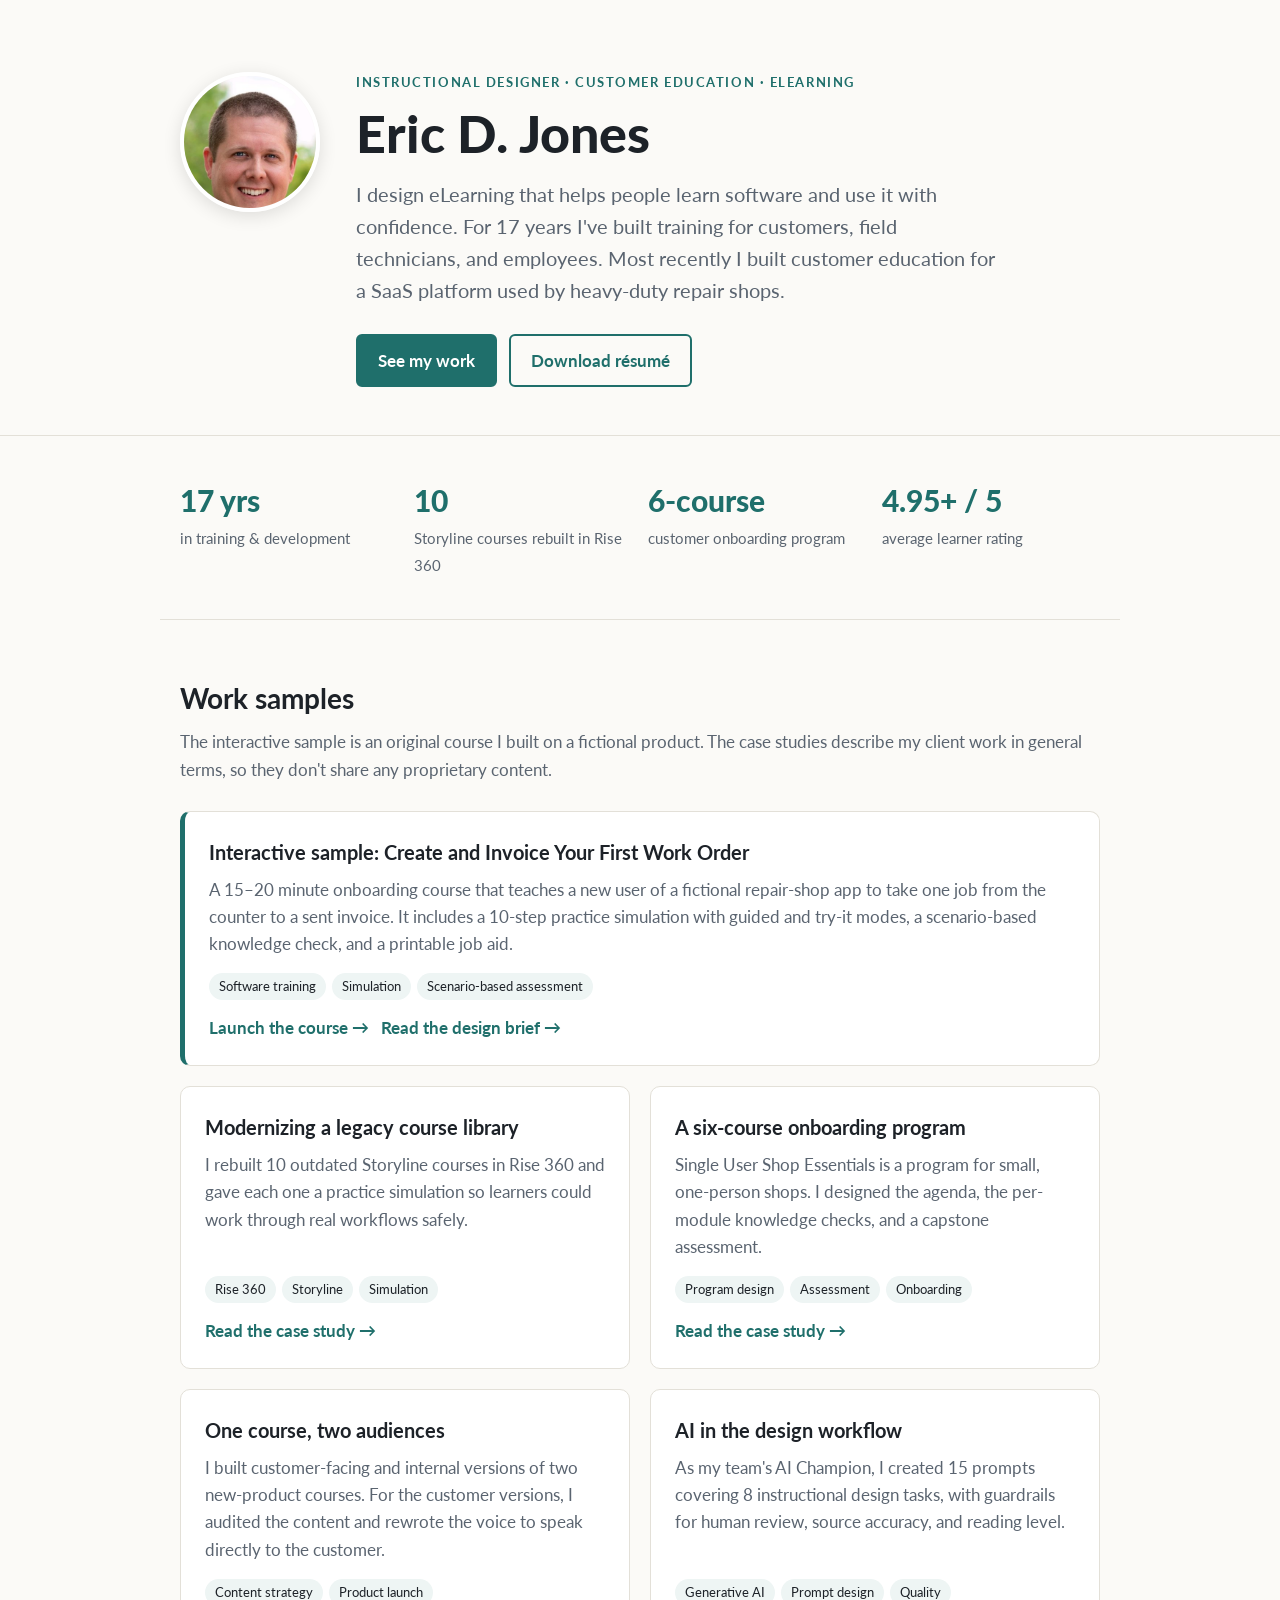
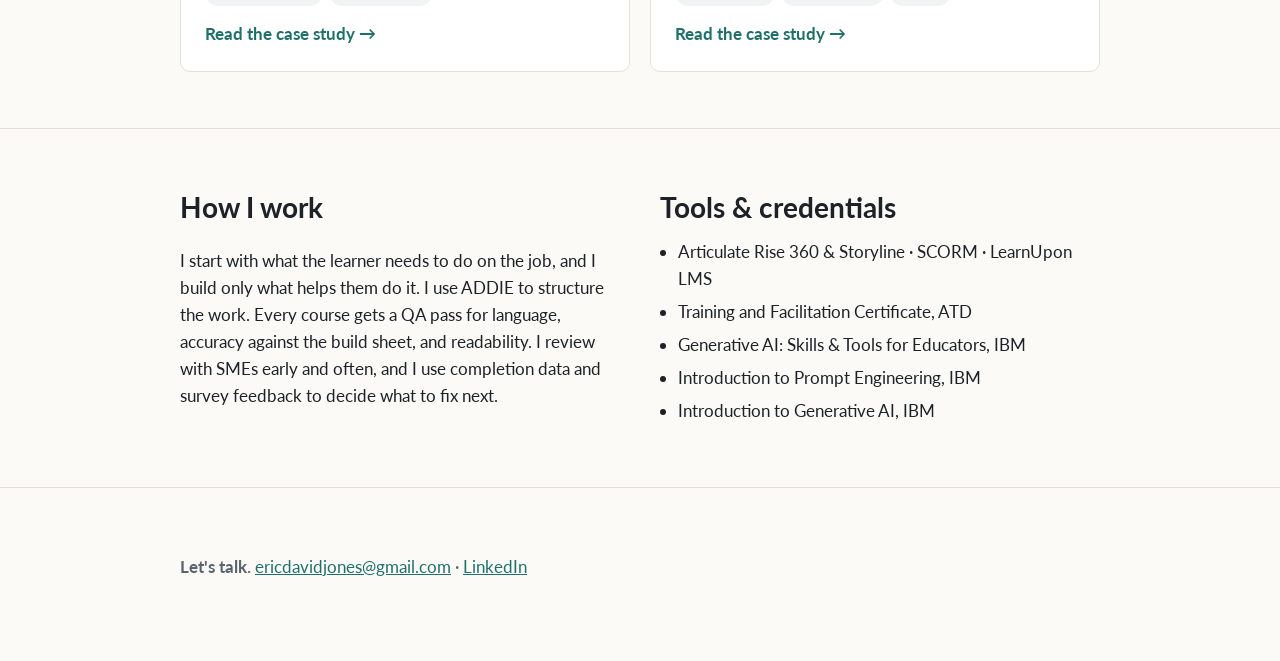
==== index.html @ 56e7f3b6 "porfolio update with headshot" ====
<!doctype html>
<html lang="en">
<head>
<meta charset="utf-8">
<meta name="viewport" content="width=device-width, initial-scale=1">
<title>Eric D. Jones | Instructional Designer</title>
<meta name="description" content="Portfolio of Eric D. Jones, instructional designer specializing in customer education and eLearning built in Articulate Rise 360 and Storyline.">
<link rel="preconnect" href="https://fonts.googleapis.com">
<link href="https://fonts.googleapis.com/css2?family=Lato:wght@400;700;900&display=swap" rel="stylesheet">
<style>
:root{--bg:#fbfaf7;--surface:#ffffff;--ink:#1d2228;--muted:#5a6470;--line:#e3e0d8;--accent:#1f6f6b;--accent-ink:#ffffff;--tag:#eef5f4}
@media (prefers-color-scheme:dark){:root:not([data-theme="light"]){--bg:#14181c;--surface:#1c2126;--ink:#eef0f2;--muted:#a3adb8;--line:#2d343b;--accent:#5fbdb5;--accent-ink:#0e1316;--tag:#1f2d2c}}
*{box-sizing:border-box}
body{margin:0;background:var(--bg);color:var(--ink);font:17px/1.6 Lato,system-ui,sans-serif}
a{color:var(--accent)}
.wrap{max-width:960px;margin:0 auto;padding:0 20px}
header{padding:72px 0 48px;border-bottom:1px solid var(--line)}
.hero-grid{display:grid;grid-template-columns:140px 1fr;gap:36px;align-items:start}
.headshot{width:140px;height:140px;border-radius:50%;object-fit:cover;border:4px solid var(--surface);box-shadow:0 4px 18px rgba(0,0,0,.12)}
@media (max-width:640px){.hero-grid{grid-template-columns:1fr;gap:20px}.headshot{width:104px;height:104px}}
.eyebrow{text-transform:uppercase;letter-spacing:.12em;font-size:13px;font-weight:700;color:var(--accent);margin:0 0 12px}
h1{font-size:clamp(34px,6vw,52px);line-height:1.1;margin:0 0 16px;font-weight:900}
.lede{font-size:20px;color:var(--muted);max-width:640px;margin:0 0 28px}
.btns{display:flex;flex-wrap:wrap;gap:12px}
.btn{display:inline-block;padding:11px 20px;border-radius:6px;font-weight:700;text-decoration:none;border:2px solid var(--accent)}
.btn.primary{background:var(--accent);color:var(--accent-ink)}
.stats{display:grid;grid-template-columns:repeat(auto-fit,minmax(170px,1fr));gap:16px;padding-top:40px;padding-bottom:40px;border-bottom:1px solid var(--line)}
.stat b{display:block;font-size:30px;font-weight:900;color:var(--accent)}
.stat span{color:var(--muted);font-size:15px}
section{padding:56px 0;border-bottom:1px solid var(--line)}
h2{font-size:28px;margin:0 0 8px}
.sub{color:var(--muted);margin:0 0 28px}
.grid{display:grid;grid-template-columns:repeat(2,1fr);gap:20px}
@media (max-width:700px){.grid{grid-template-columns:1fr}}
.card{background:var(--surface);border:1px solid var(--line);border-radius:10px;padding:24px;display:flex;flex-direction:column}
.card.feature{grid-column:1/-1;border-left:5px solid var(--accent)}
.card h3{margin:0 0 8px;font-size:20px}
.card p{margin:0 0 16px;color:var(--muted)}
.tags{display:flex;flex-wrap:wrap;gap:6px;margin-top:auto;padding-bottom:14px}
.tags span{background:var(--tag);font-size:13px;padding:3px 10px;border-radius:99px}
.card a.more{font-weight:700;text-decoration:none}
.two{display:grid;grid-template-columns:1fr 1fr;gap:40px}
@media (max-width:700px){.two{grid-template-columns:1fr}}
ul.clean{padding-left:18px;margin:0}
ul.clean li{margin-bottom:6px}
footer{padding:48px 0 64px;color:var(--muted)}
</style>
</head>
<body>
<header>
  <div class="wrap hero-grid">
    <img class="headshot" src="headshot.jpg" width="140" height="140" alt="Eric D. Jones">
    <div>
    <p class="eyebrow">Instructional Designer · Customer Education · eLearning</p>
    <h1>Eric D. Jones</h1>
    <p class="lede">I design eLearning that helps people learn software and use it with confidence. For 17 years I've built training for customers, field technicians, and employees. Most recently I built customer education for a SaaS platform used by heavy-duty repair shops.</p>
    <div class="btns">
      <a class="btn primary" href="#work">See my work</a>
      <a class="btn" href="Eric_Jones_Resume.pdf">Download résumé</a>
    </div>
    </div>
  </div>
</header>

<div class="wrap stats">
  <div class="stat"><b>17 yrs</b><span>in training &amp; development</span></div>
  <div class="stat"><b>10</b><span>Storyline courses rebuilt in Rise 360</span></div>
  <div class="stat"><b>6-course</b><span>customer onboarding program</span></div>
  <div class="stat"><b>4.95+ / 5</b><span>average learner rating</span></div>
</div>

<section id="work">
  <div class="wrap">
    <h2>Work samples</h2>
    <p class="sub">The interactive sample is an original course I built on a fictional product. The case studies describe my client work in general terms, so they don't share any proprietary content.</p>
    <div class="grid">
      <article class="card feature">
        <h3>Interactive sample: Create and Invoice Your First Work Order</h3>
        <p>A 15–20 minute onboarding course that teaches a new user of a fictional repair-shop app to take one job from the counter to a sent invoice. It includes a 10-step practice simulation with guided and try-it modes, a scenario-based knowledge check, and a printable job aid.</p>
        <div class="tags"><span>Software training</span><span>Simulation</span><span>Scenario-based assessment</span></div>
        <span><a class="more" href="sample-course/index.html">Launch the course →</a> &nbsp; <a class="more" href="case-sample-course.html">Read the design brief →</a></span>
      </article>
      <article class="card">
        <h3>Modernizing a legacy course library</h3>
        <p>I rebuilt 10 outdated Storyline courses in Rise 360 and gave each one a practice simulation so learners could work through real workflows safely.</p>
        <div class="tags"><span>Rise 360</span><span>Storyline</span><span>Simulation</span></div>
        <a class="more" href="case-library-migration.html">Read the case study →</a>
      </article>
      <article class="card">
        <h3>A six-course onboarding program</h3>
        <p>Single User Shop Essentials is a program for small, one-person shops. I designed the agenda, the per-module knowledge checks, and a capstone assessment.</p>
        <div class="tags"><span>Program design</span><span>Assessment</span><span>Onboarding</span></div>
        <a class="more" href="case-onboarding-program.html">Read the case study →</a>
      </article>
      <article class="card">
        <h3>One course, two audiences</h3>
        <p>I built customer-facing and internal versions of two new-product courses. For the customer versions, I audited the content and rewrote the voice to speak directly to the customer.</p>
        <div class="tags"><span>Content strategy</span><span>Product launch</span></div>
        <a class="more" href="case-two-audiences.html">Read the case study →</a>
      </article>
      <article class="card">
        <h3>AI in the design workflow</h3>
        <p>As my team's AI Champion, I created 15 prompts covering 8 instructional design tasks, with guardrails for human review, source accuracy, and reading level.</p>
        <div class="tags"><span>Generative AI</span><span>Prompt design</span><span>Quality</span></div>
        <a class="more" href="case-ai-prompts.html">Read the case study →</a>
      </article>
    </div>
  </div>
</section>

<section id="about">
  <div class="wrap two">
    <div>
      <h2>How I work</h2>
      <p>I start with what the learner needs to do on the job, and I build only what helps them do it. I use ADDIE to structure the work. Every course gets a QA pass for language, accuracy against the build sheet, and readability. I review with SMEs early and often, and I use completion data and survey feedback to decide what to fix next.</p>
    </div>
    <div>
      <h2>Tools &amp; credentials</h2>
      <ul class="clean">
        <li>Articulate Rise 360 &amp; Storyline · SCORM · LearnUpon LMS</li>
        <li>Training and Facilitation Certificate, ATD</li>
        <li>Generative AI: Skills &amp; Tools for Educators, IBM</li>
        <li>Introduction to Prompt Engineering, IBM</li>
        <li>Introduction to Generative AI, IBM</li>
      </ul>
    </div>
  </div>
</section>

<footer>
  <div class="wrap">
    <p><strong>Let's talk.</strong> <a href="mailto:ericdavidjones@gmail.com">ericdavidjones@gmail.com</a> · <a href="https://www.linkedin.com/in/ericdavidjones/">LinkedIn</a></p>
  </div>
</footer>
</body>
</html>
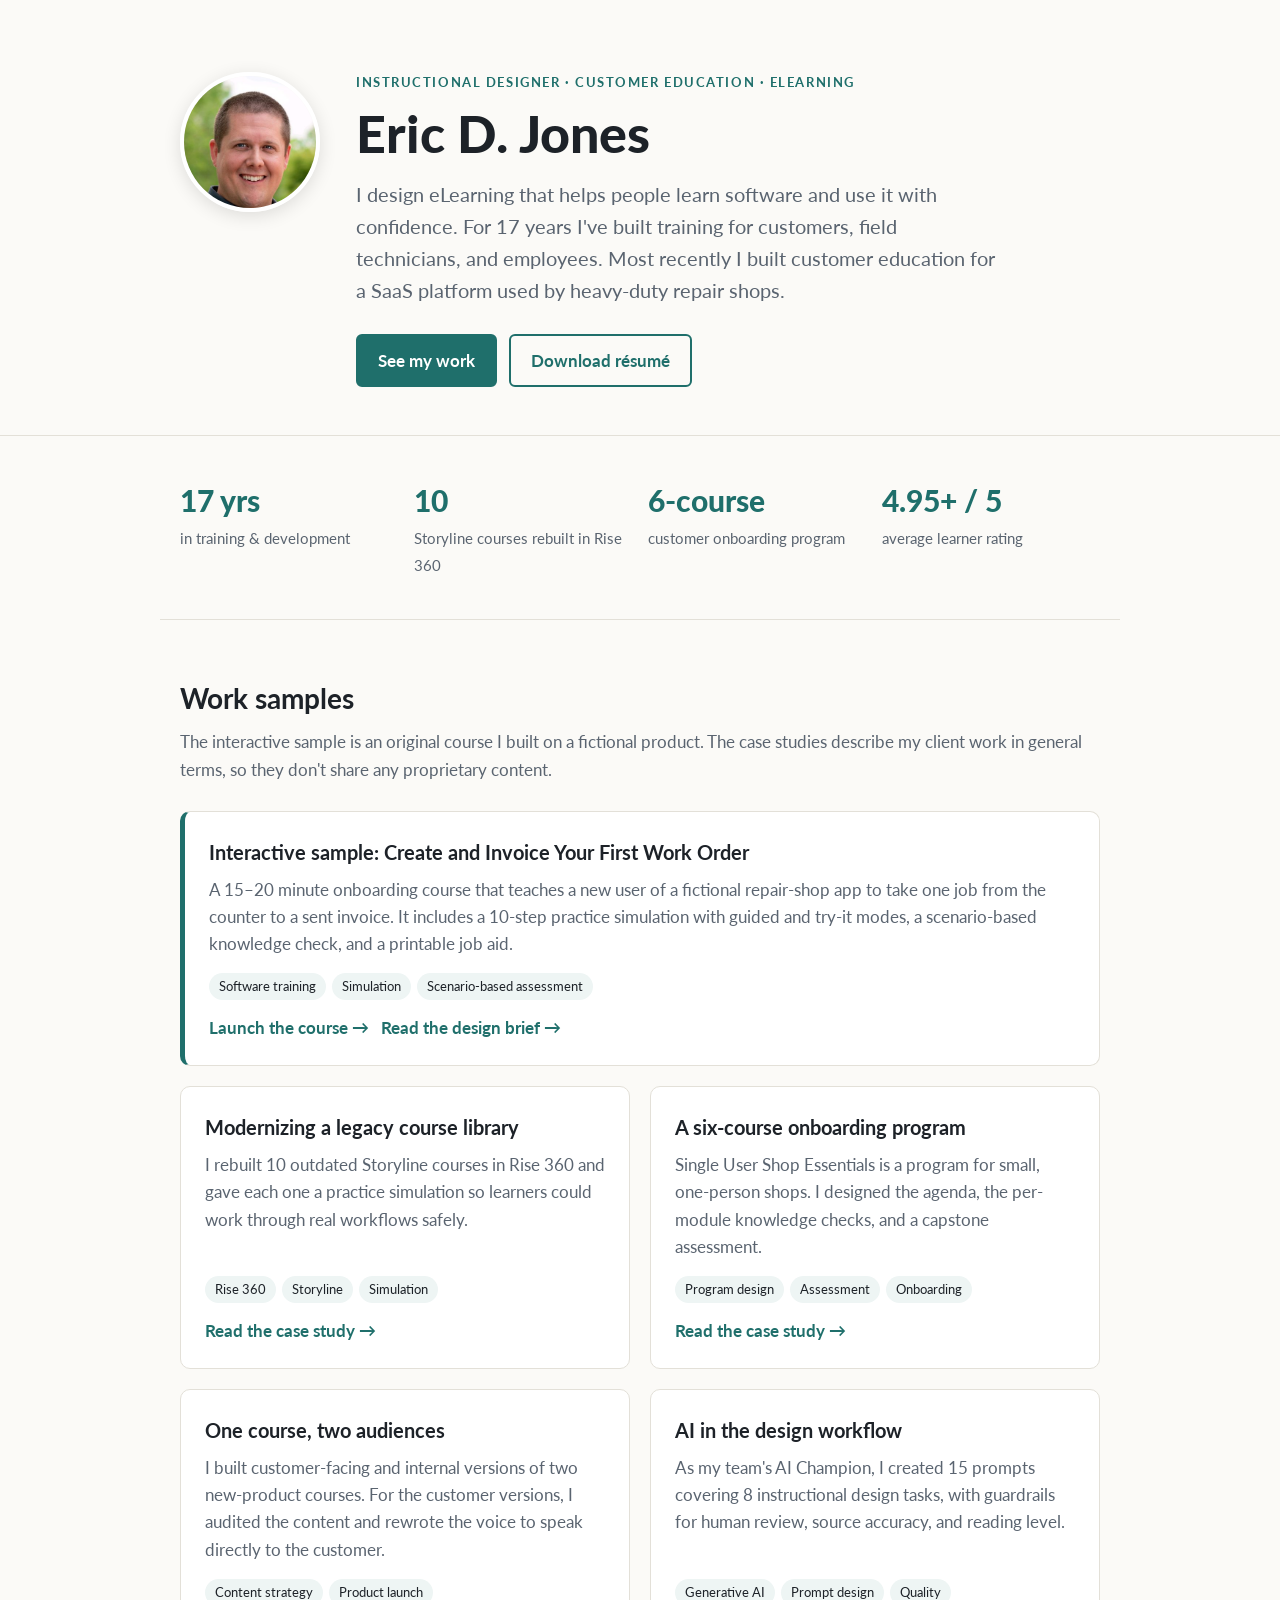
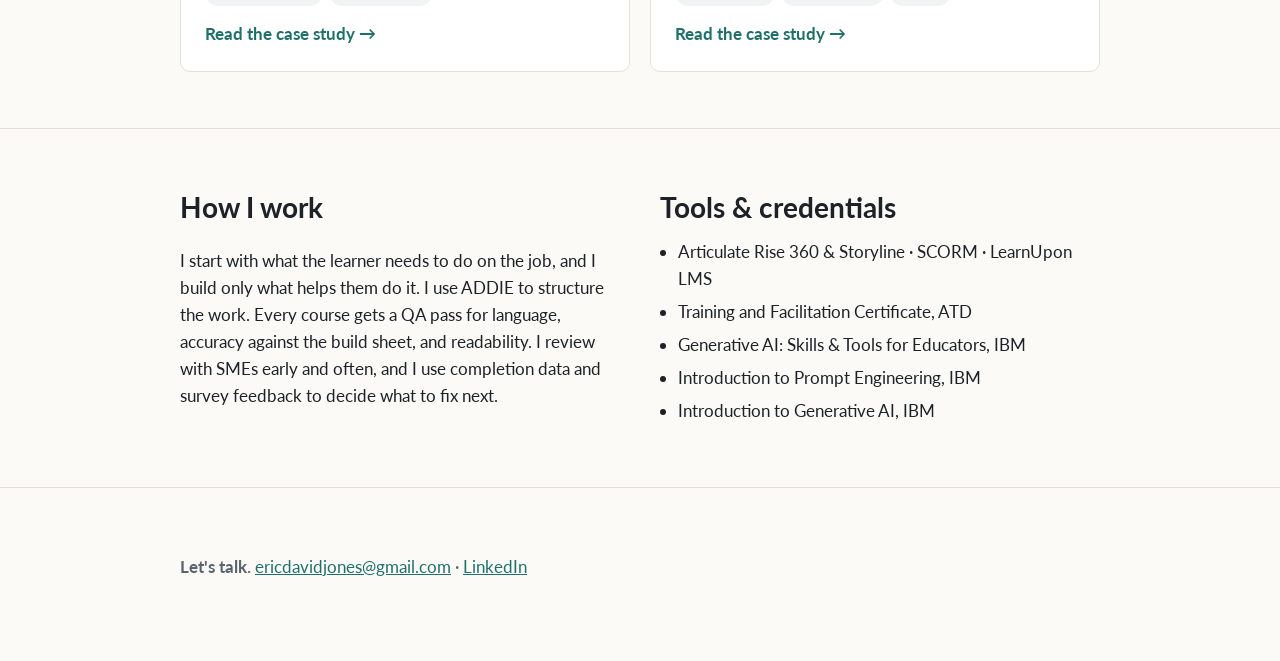
==== commit 3bbc461c: "portfolio update fixed headshot crop" ====
--- a/index.html
+++ b/index.html
@@ -1,8 +1,9 @@
 <!doctype html>
-<html lang="en">
+<html lang="en" data-theme="light">
 <head>
 <meta charset="utf-8">
 <meta name="viewport" content="width=device-width, initial-scale=1">
+<meta name="color-scheme" content="light">
 <title>Eric D. Jones | Instructional Designer</title>
 <meta name="description" content="Portfolio of Eric D. Jones, instructional designer specializing in customer education and eLearning built in Articulate Rise 360 and Storyline.">
 <link rel="preconnect" href="https://fonts.googleapis.com">
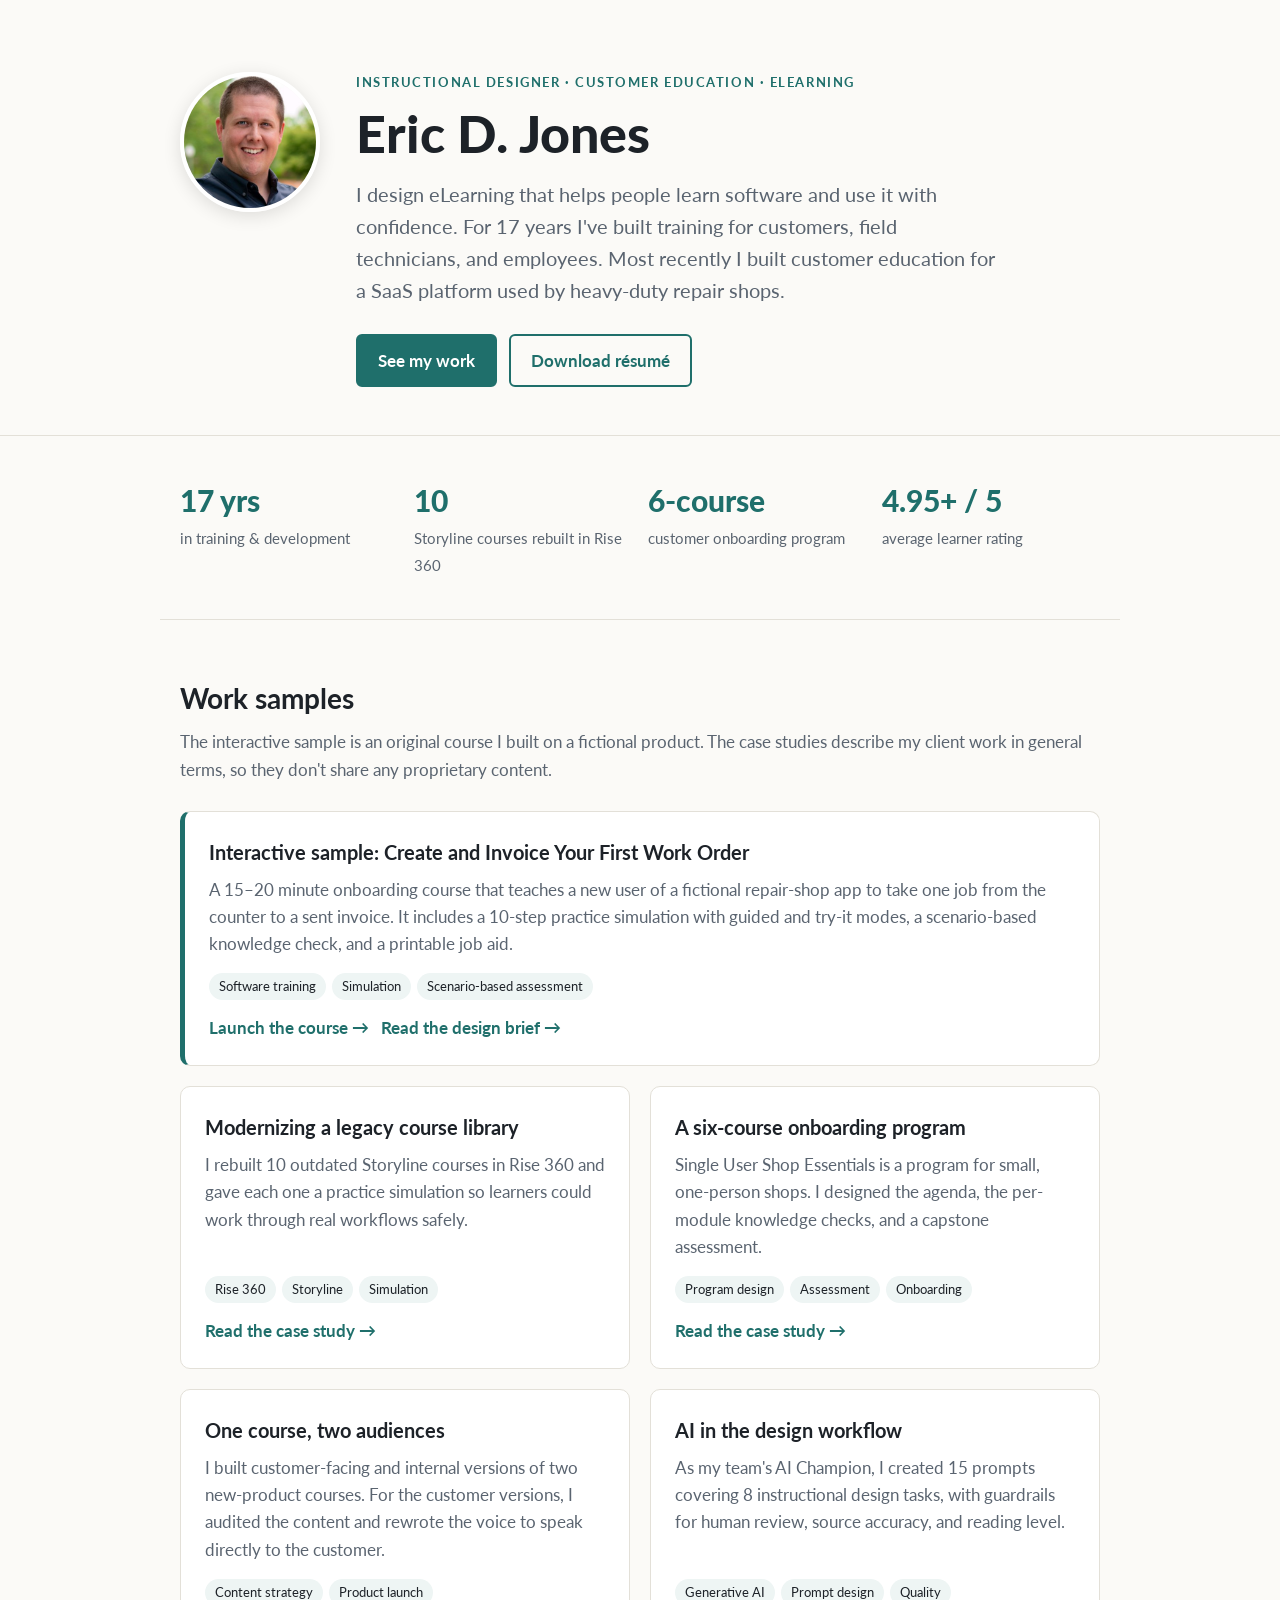
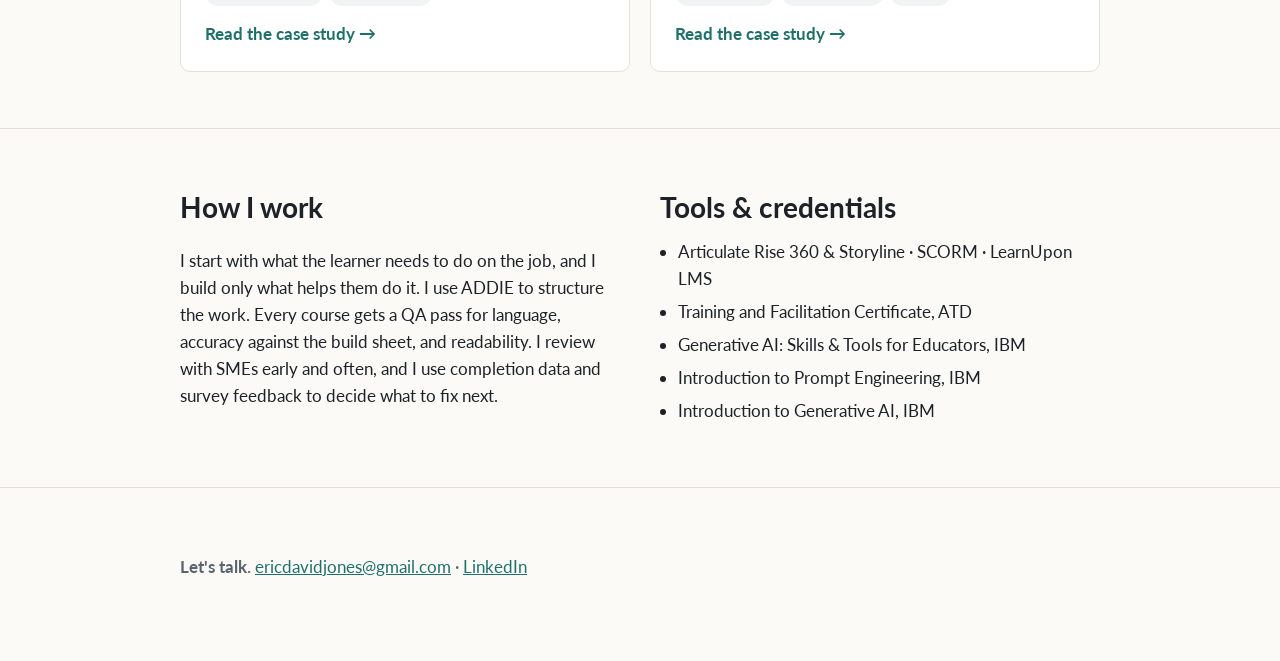
==== commit ab55d0e6: "now final headshot update?" ====
--- a/index.html
+++ b/index.html
@@ -50,7 +50,7 @@
 <body>
 <header>
   <div class="wrap hero-grid">
-    <img class="headshot" src="headshot.jpg" width="140" height="140" alt="Eric D. Jones">
+    <img class="headshot" src="headshot-v3.jpg" width="140" height="140" alt="Eric D. Jones">
     <div>
     <p class="eyebrow">Instructional Designer · Customer Education · eLearning</p>
     <h1>Eric D. Jones</h1>
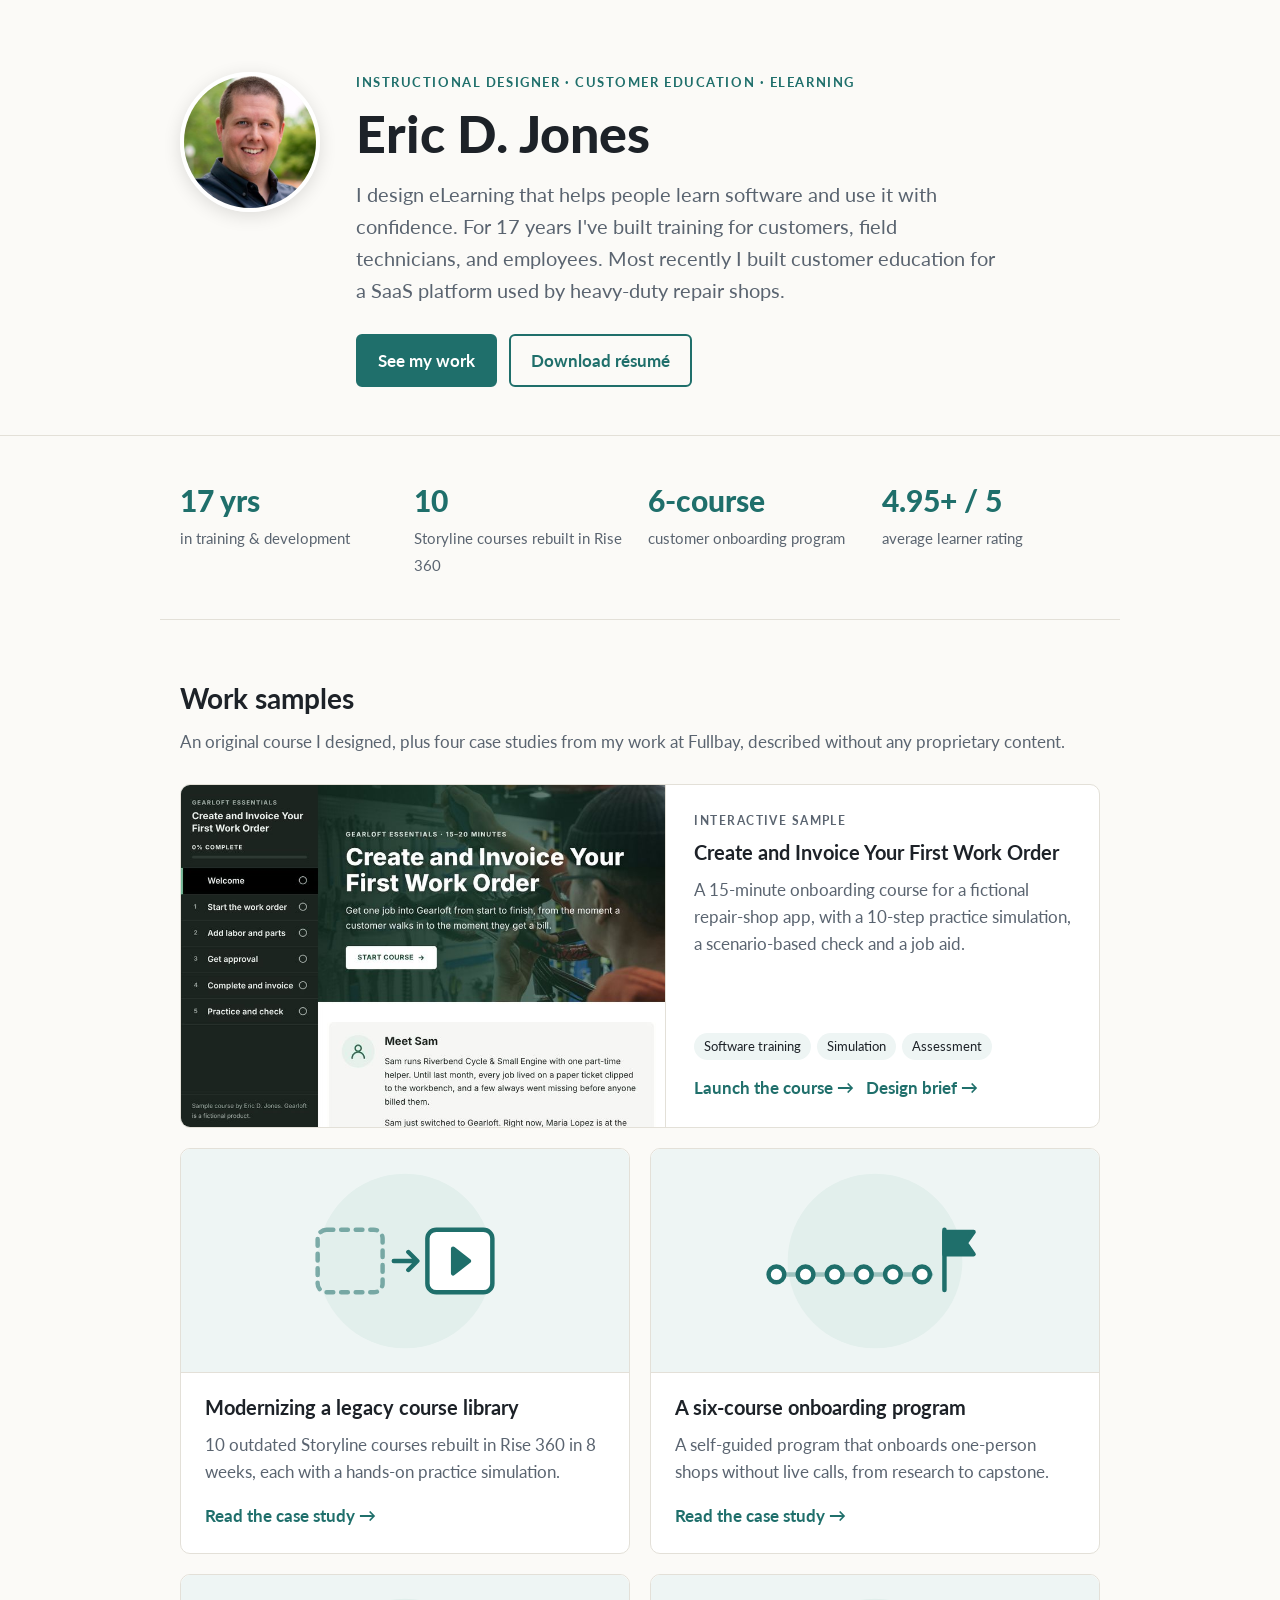
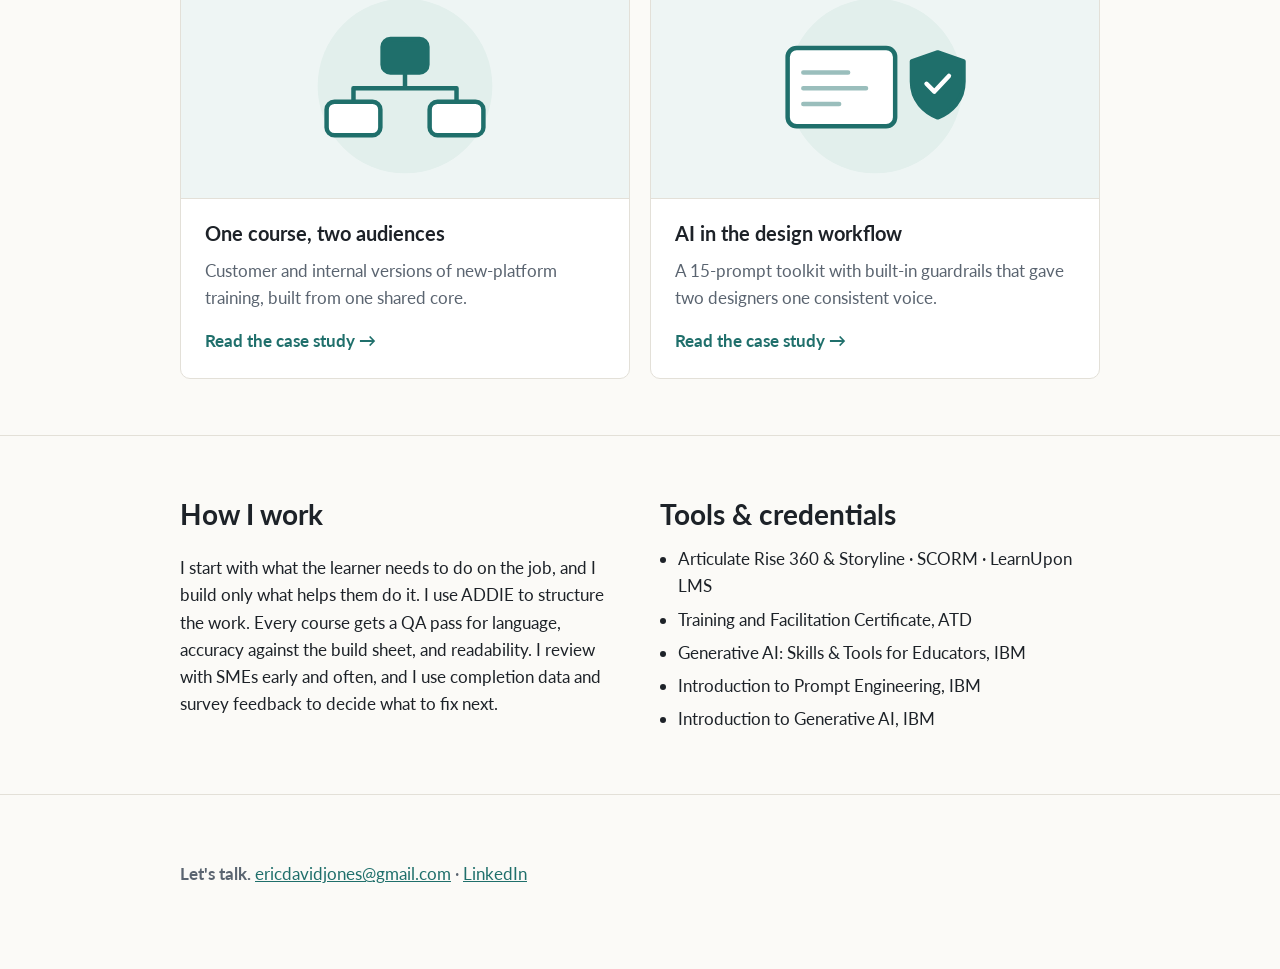
==== commit e9512198: "visuals update" ====
--- a/index.html
+++ b/index.html
@@ -34,11 +34,20 @@
 .grid{display:grid;grid-template-columns:repeat(2,1fr);gap:20px}
 @media (max-width:700px){.grid{grid-template-columns:1fr}}
 .card{background:var(--surface);border:1px solid var(--line);border-radius:10px;padding:24px;display:flex;flex-direction:column}
-.card.feature{grid-column:1/-1;border-left:5px solid var(--accent)}
+.card.feature{grid-column:1/-1}
 .card h3{margin:0 0 8px;font-size:20px}
 .card p{margin:0 0 16px;color:var(--muted)}
 .tags{display:flex;flex-wrap:wrap;gap:6px;margin-top:auto;padding-bottom:14px}
 .tags span{background:var(--tag);font-size:13px;padding:3px 10px;border-radius:99px}
+.card-media{display:block;margin:-24px -24px 18px;border-radius:10px 10px 0 0;overflow:hidden;aspect-ratio:2/1;background:#eef5f4;border-bottom:1px solid var(--line)}
+.card-media img{width:100%;height:100%;object-fit:cover;display:block;transition:transform .3s}
+.card:hover .card-media img{transform:scale(1.03)}
+.card.feature{display:grid;grid-template-columns:minmax(0,1.2fr) minmax(0,1fr);gap:28px;padding:0;overflow:hidden;align-items:stretch}
+.card.feature .card-media{margin:0;border-radius:0;aspect-ratio:auto;min-height:260px;min-width:0;border-bottom:0;border-right:1px solid var(--line)}
+.card.feature .card-media img{object-position:left top}
+.card.feature .card-body{padding:26px 26px 26px 0;display:flex;flex-direction:column}
+.kicker{text-transform:uppercase;letter-spacing:.12em;font-size:12px;font-weight:700;color:var(--accent);margin:0 0 6px!important}
+@media (max-width:700px){.card.feature{grid-template-columns:1fr;gap:0}.card.feature .card-media{border-right:0;border-bottom:1px solid var(--line);aspect-ratio:16/9;min-height:0}.card.feature .card-body{padding:22px}}
 .card a.more{font-weight:700;text-decoration:none}
 .two{display:grid;grid-template-columns:1fr 1fr;gap:40px}
 @media (max-width:700px){.two{grid-template-columns:1fr}}
@@ -73,36 +82,40 @@
 <section id="work">
   <div class="wrap">
     <h2>Work samples</h2>
-    <p class="sub">The interactive sample is an original course I built on a fictional product. The case studies describe my client work in general terms, so they don't share any proprietary content.</p>
+    <p class="sub">An original course I designed, plus four case studies from my work at Fullbay, described without any proprietary content.</p>
     <div class="grid">
       <article class="card feature">
-        <h3>Interactive sample: Create and Invoice Your First Work Order</h3>
-        <p>A 15–20 minute onboarding course that teaches a new user of a fictional repair-shop app to take one job from the counter to a sent invoice. It includes a 10-step practice simulation with guided and try-it modes, a scenario-based knowledge check, and a printable job aid.</p>
-        <div class="tags"><span>Software training</span><span>Simulation</span><span>Scenario-based assessment</span></div>
-        <span><a class="more" href="sample-course/index.html">Launch the course →</a> &nbsp; <a class="more" href="case-sample-course.html">Read the design brief →</a></span>
+        <a class="card-media" href="sample-course/index.html" tabindex="-1" aria-hidden="true"><img src="images/course-preview.jpg" width="848" height="600" alt=""></a>
+        <div class="card-body">
+          <p class="kicker">Interactive sample</p>
+          <h3>Create and Invoice Your First Work Order</h3>
+          <p>A 15-minute onboarding course for a fictional repair-shop app, with a 10-step practice simulation, a scenario-based check and a job aid.</p>
+          <div class="tags"><span>Software training</span><span>Simulation</span><span>Assessment</span></div>
+          <span><a class="more" href="sample-course/index.html">Launch the course →</a> &nbsp; <a class="more" href="case-sample-course.html">Design brief →</a></span>
+        </div>
       </article>
       <article class="card">
+        <a class="card-media" href="case-library-migration.html" tabindex="-1" aria-hidden="true"><img src="images/card-migration.svg" width="400" height="200" alt=""></a>
         <h3>Modernizing a legacy course library</h3>
-        <p>I rebuilt 10 outdated Storyline courses in Rise 360 and gave each one a practice simulation so learners could work through real workflows safely.</p>
-        <div class="tags"><span>Rise 360</span><span>Storyline</span><span>Simulation</span></div>
+        <p>10 outdated Storyline courses rebuilt in Rise 360 in 8 weeks, each with a hands-on practice simulation.</p>
         <a class="more" href="case-library-migration.html">Read the case study →</a>
       </article>
       <article class="card">
+        <a class="card-media" href="case-onboarding-program.html" tabindex="-1" aria-hidden="true"><img src="images/card-onboarding.svg" width="400" height="200" alt=""></a>
         <h3>A six-course onboarding program</h3>
-        <p>Single User Shop Essentials is a program for small, one-person shops. I designed the agenda, the per-module knowledge checks, and a capstone assessment.</p>
-        <div class="tags"><span>Program design</span><span>Assessment</span><span>Onboarding</span></div>
+        <p>A self-guided program that onboards one-person shops without live calls, from research to capstone.</p>
         <a class="more" href="case-onboarding-program.html">Read the case study →</a>
       </article>
       <article class="card">
+        <a class="card-media" href="case-two-audiences.html" tabindex="-1" aria-hidden="true"><img src="images/card-audiences.svg" width="400" height="200" alt=""></a>
         <h3>One course, two audiences</h3>
-        <p>I built customer-facing and internal versions of two new-product courses. For the customer versions, I audited the content and rewrote the voice to speak directly to the customer.</p>
-        <div class="tags"><span>Content strategy</span><span>Product launch</span></div>
+        <p>Customer and internal versions of new-platform training, built from one shared core.</p>
         <a class="more" href="case-two-audiences.html">Read the case study →</a>
       </article>
       <article class="card">
+        <a class="card-media" href="case-ai-prompts.html" tabindex="-1" aria-hidden="true"><img src="images/card-ai.svg" width="400" height="200" alt=""></a>
         <h3>AI in the design workflow</h3>
-        <p>As my team's AI Champion, I created 15 prompts covering 8 instructional design tasks, with guardrails for human review, source accuracy, and reading level.</p>
-        <div class="tags"><span>Generative AI</span><span>Prompt design</span><span>Quality</span></div>
+        <p>A 15-prompt toolkit with built-in guardrails that gave two designers one consistent voice.</p>
         <a class="more" href="case-ai-prompts.html">Read the case study →</a>
       </article>
     </div>
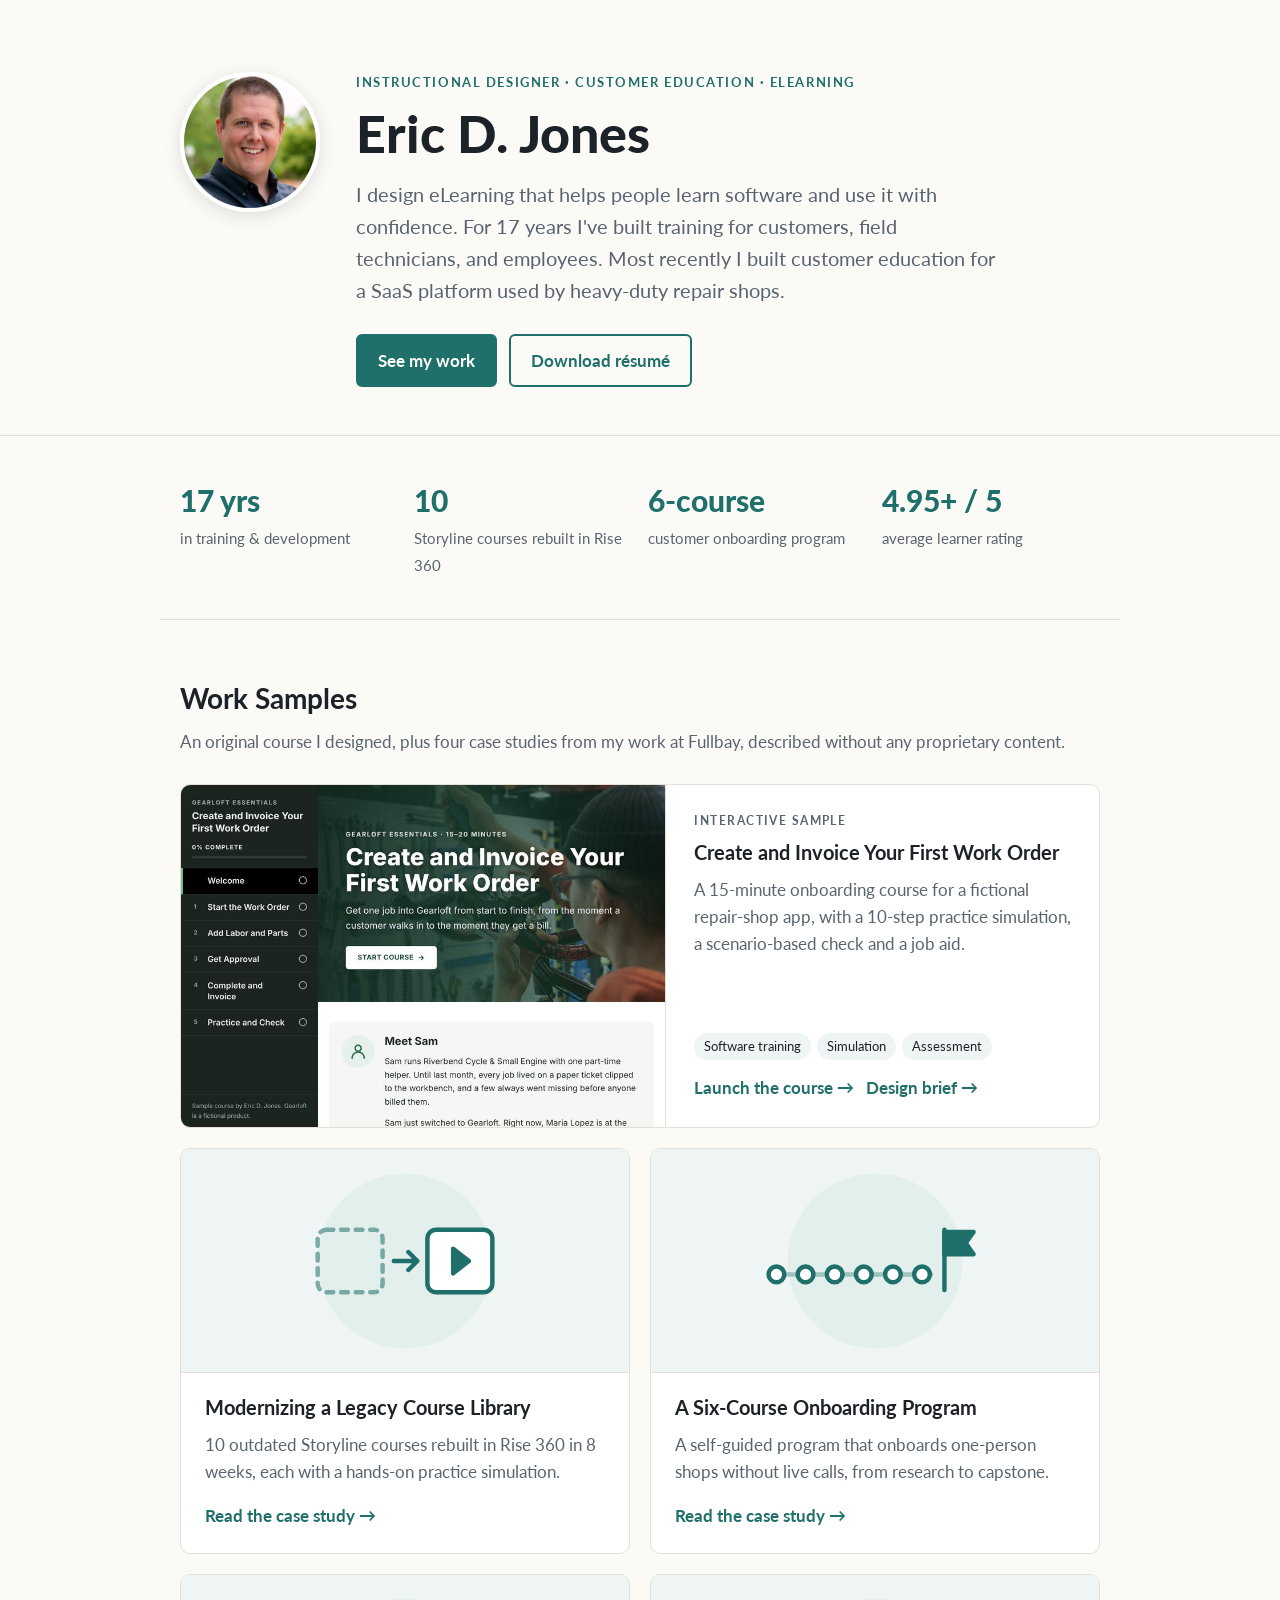
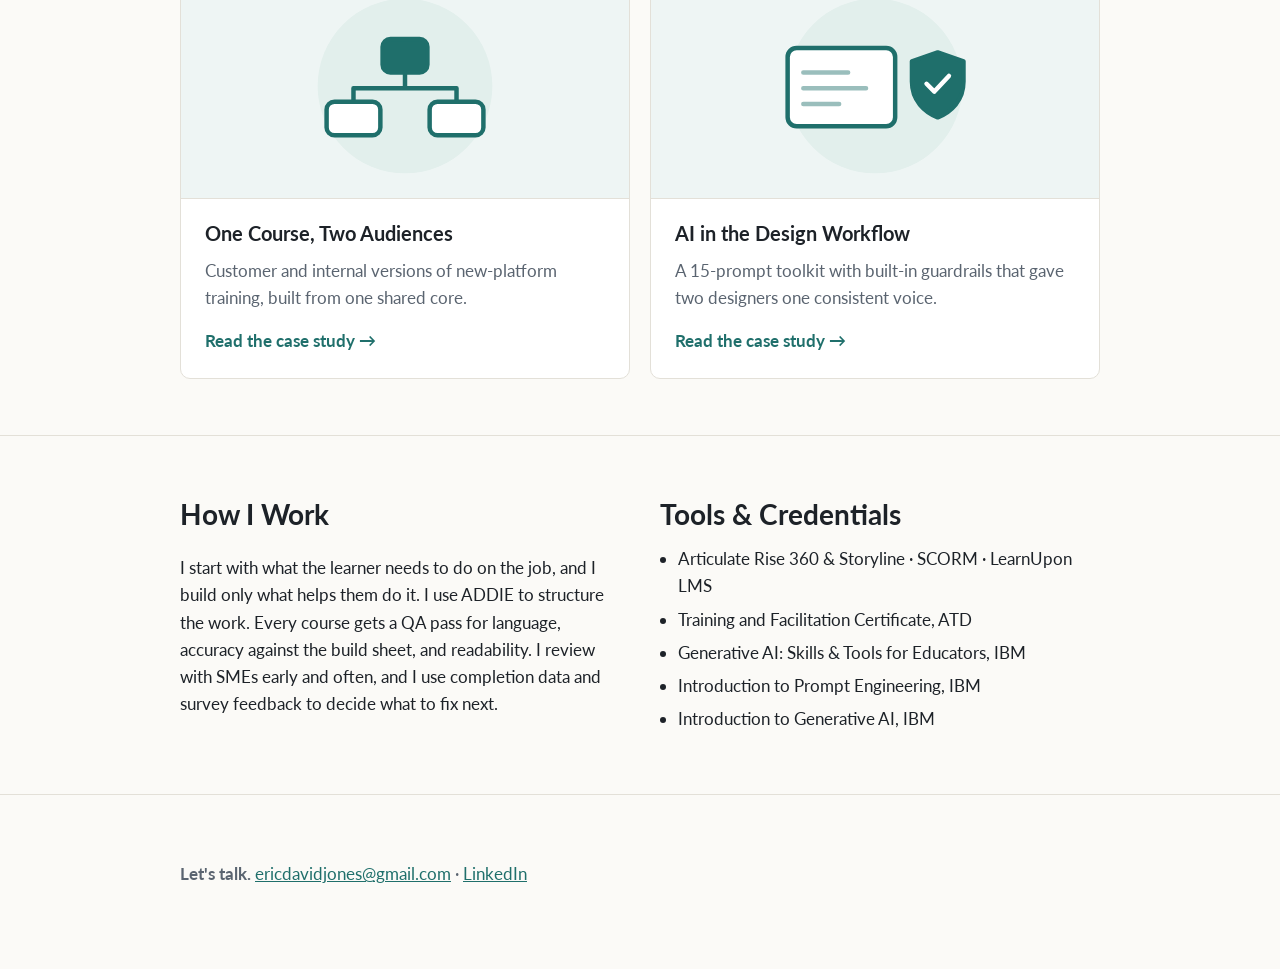
==== commit e6100f74: "Final_Updated_Capitals_Visuals" ====
--- a/index.html
+++ b/index.html
@@ -81,7 +81,7 @@
 
 <section id="work">
   <div class="wrap">
-    <h2>Work samples</h2>
+    <h2>Work Samples</h2>
     <p class="sub">An original course I designed, plus four case studies from my work at Fullbay, described without any proprietary content.</p>
     <div class="grid">
       <article class="card feature">
@@ -96,25 +96,25 @@
       </article>
       <article class="card">
         <a class="card-media" href="case-library-migration.html" tabindex="-1" aria-hidden="true"><img src="images/card-migration.svg" width="400" height="200" alt=""></a>
-        <h3>Modernizing a legacy course library</h3>
+        <h3>Modernizing a Legacy Course Library</h3>
         <p>10 outdated Storyline courses rebuilt in Rise 360 in 8 weeks, each with a hands-on practice simulation.</p>
         <a class="more" href="case-library-migration.html">Read the case study →</a>
       </article>
       <article class="card">
         <a class="card-media" href="case-onboarding-program.html" tabindex="-1" aria-hidden="true"><img src="images/card-onboarding.svg" width="400" height="200" alt=""></a>
-        <h3>A six-course onboarding program</h3>
+        <h3>A Six-Course Onboarding Program</h3>
         <p>A self-guided program that onboards one-person shops without live calls, from research to capstone.</p>
         <a class="more" href="case-onboarding-program.html">Read the case study →</a>
       </article>
       <article class="card">
         <a class="card-media" href="case-two-audiences.html" tabindex="-1" aria-hidden="true"><img src="images/card-audiences.svg" width="400" height="200" alt=""></a>
-        <h3>One course, two audiences</h3>
+        <h3>One Course, Two Audiences</h3>
         <p>Customer and internal versions of new-platform training, built from one shared core.</p>
         <a class="more" href="case-two-audiences.html">Read the case study →</a>
       </article>
       <article class="card">
         <a class="card-media" href="case-ai-prompts.html" tabindex="-1" aria-hidden="true"><img src="images/card-ai.svg" width="400" height="200" alt=""></a>
-        <h3>AI in the design workflow</h3>
+        <h3>AI in the Design Workflow</h3>
         <p>A 15-prompt toolkit with built-in guardrails that gave two designers one consistent voice.</p>
         <a class="more" href="case-ai-prompts.html">Read the case study →</a>
       </article>
@@ -125,11 +125,11 @@
 <section id="about">
   <div class="wrap two">
     <div>
-      <h2>How I work</h2>
+      <h2>How I Work</h2>
       <p>I start with what the learner needs to do on the job, and I build only what helps them do it. I use ADDIE to structure the work. Every course gets a QA pass for language, accuracy against the build sheet, and readability. I review with SMEs early and often, and I use completion data and survey feedback to decide what to fix next.</p>
     </div>
     <div>
-      <h2>Tools &amp; credentials</h2>
+      <h2>Tools &amp; Credentials</h2>
       <ul class="clean">
         <li>Articulate Rise 360 &amp; Storyline · SCORM · LearnUpon LMS</li>
         <li>Training and Facilitation Certificate, ATD</li>
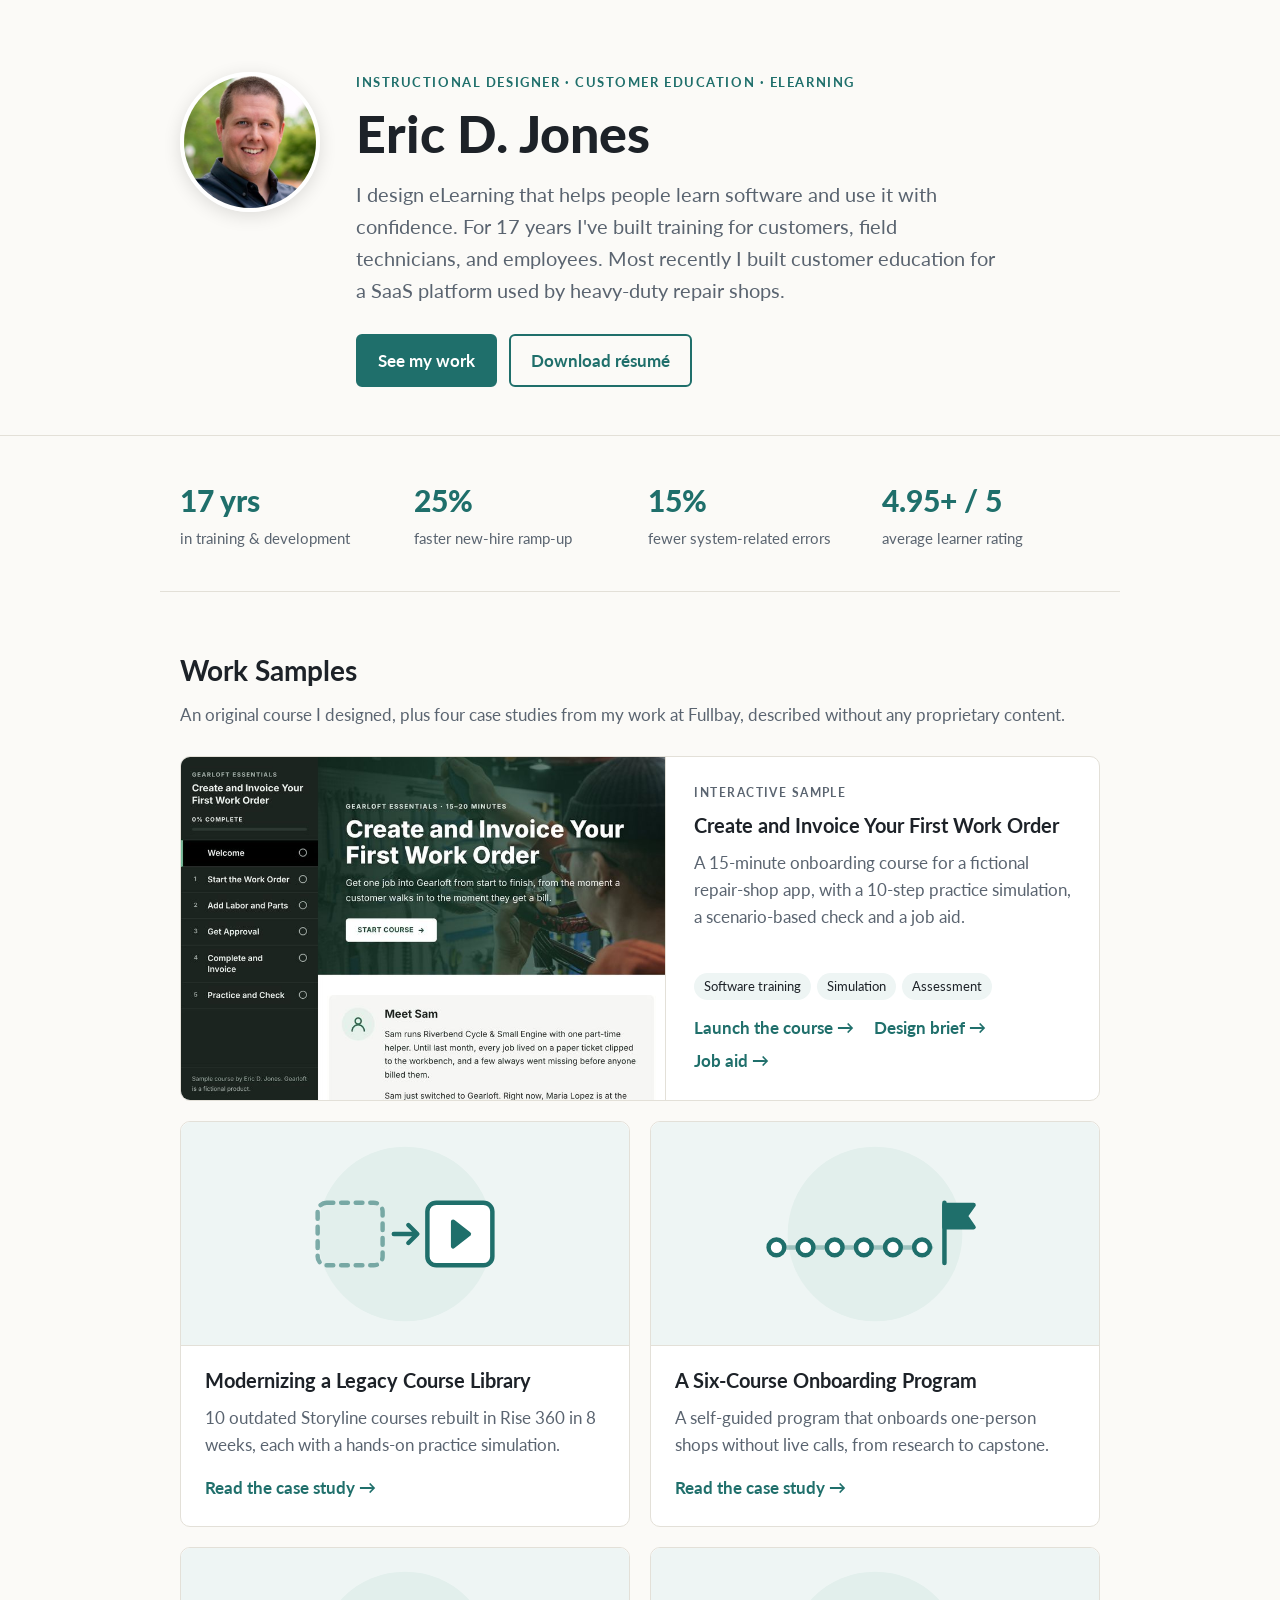
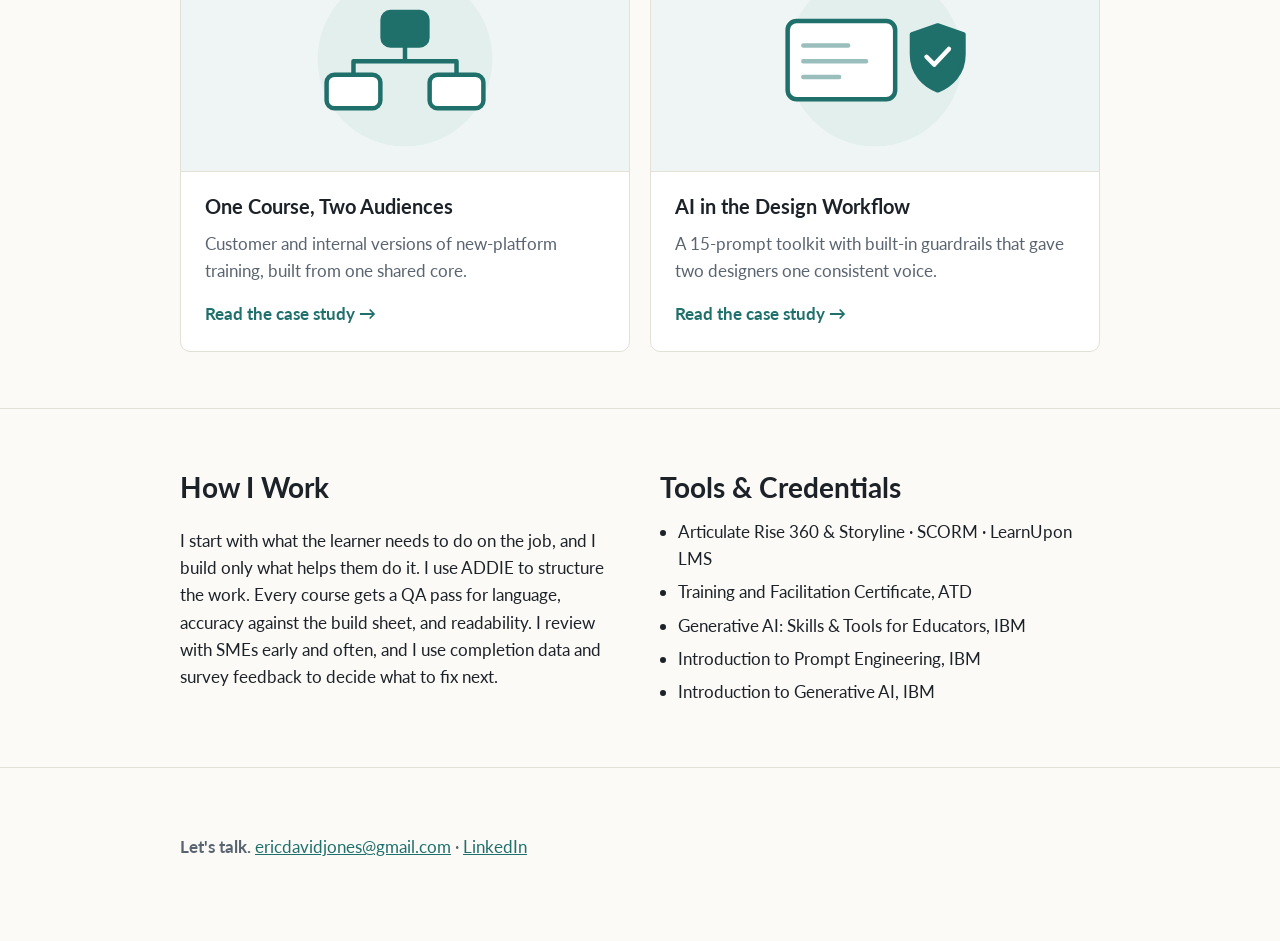
==== commit 6c8a1b2e: "update stats" ====
--- a/index.html
+++ b/index.html
@@ -5,6 +5,14 @@
 <meta name="viewport" content="width=device-width, initial-scale=1">
 <meta name="color-scheme" content="light">
 <title>Eric D. Jones | Instructional Designer</title>
+<meta property="og:type" content="website">
+<meta property="og:title" content="Eric D. Jones | Instructional Designer">
+<meta property="og:description" content="Portfolio of Eric D. Jones: an interactive sample course and case studies in customer education and eLearning.">
+<meta property="og:url" content="https://ericdavidjones.github.io/">
+<meta property="og:image" content="https://ericdavidjones.github.io/images/og-portfolio.jpg">
+<meta property="og:image:width" content="1200">
+<meta property="og:image:height" content="627">
+<meta name="twitter:card" content="summary_large_image">
 <meta name="description" content="Portfolio of Eric D. Jones, instructional designer specializing in customer education and eLearning built in Articulate Rise 360 and Storyline.">
 <link rel="preconnect" href="https://fonts.googleapis.com">
 <link href="https://fonts.googleapis.com/css2?family=Lato:wght@400;700;900&display=swap" rel="stylesheet">
@@ -48,6 +56,7 @@
 .card.feature .card-body{padding:26px 26px 26px 0;display:flex;flex-direction:column}
 .kicker{text-transform:uppercase;letter-spacing:.12em;font-size:12px;font-weight:700;color:var(--accent);margin:0 0 6px!important}
 @media (max-width:700px){.card.feature{grid-template-columns:1fr;gap:0}.card.feature .card-media{border-right:0;border-bottom:1px solid var(--line);aspect-ratio:16/9;min-height:0}.card.feature .card-body{padding:22px}}
+.links{display:flex;flex-wrap:wrap;gap:6px 20px}
 .card a.more{font-weight:700;text-decoration:none}
 .two{display:grid;grid-template-columns:1fr 1fr;gap:40px}
 @media (max-width:700px){.two{grid-template-columns:1fr}}
@@ -74,8 +83,8 @@
 
 <div class="wrap stats">
   <div class="stat"><b>17 yrs</b><span>in training &amp; development</span></div>
-  <div class="stat"><b>10</b><span>Storyline courses rebuilt in Rise 360</span></div>
-  <div class="stat"><b>6-course</b><span>customer onboarding program</span></div>
+  <div class="stat"><b>25%</b><span>faster new-hire ramp-up</span></div>
+  <div class="stat"><b>15%</b><span>fewer system-related errors</span></div>
   <div class="stat"><b>4.95+ / 5</b><span>average learner rating</span></div>
 </div>
 
@@ -91,7 +100,7 @@
           <h3>Create and Invoice Your First Work Order</h3>
           <p>A 15-minute onboarding course for a fictional repair-shop app, with a 10-step practice simulation, a scenario-based check and a job aid.</p>
           <div class="tags"><span>Software training</span><span>Simulation</span><span>Assessment</span></div>
-          <span><a class="more" href="sample-course/index.html">Launch the course →</a> &nbsp; <a class="more" href="case-sample-course.html">Design brief →</a></span>
+          <span class="links"><a class="more" href="sample-course/index.html">Launch the course →</a><a class="more" href="case-sample-course.html">Design brief →</a><a class="more" href="sample-course/jobaid.html">Job aid →</a></span>
         </div>
       </article>
       <article class="card">
